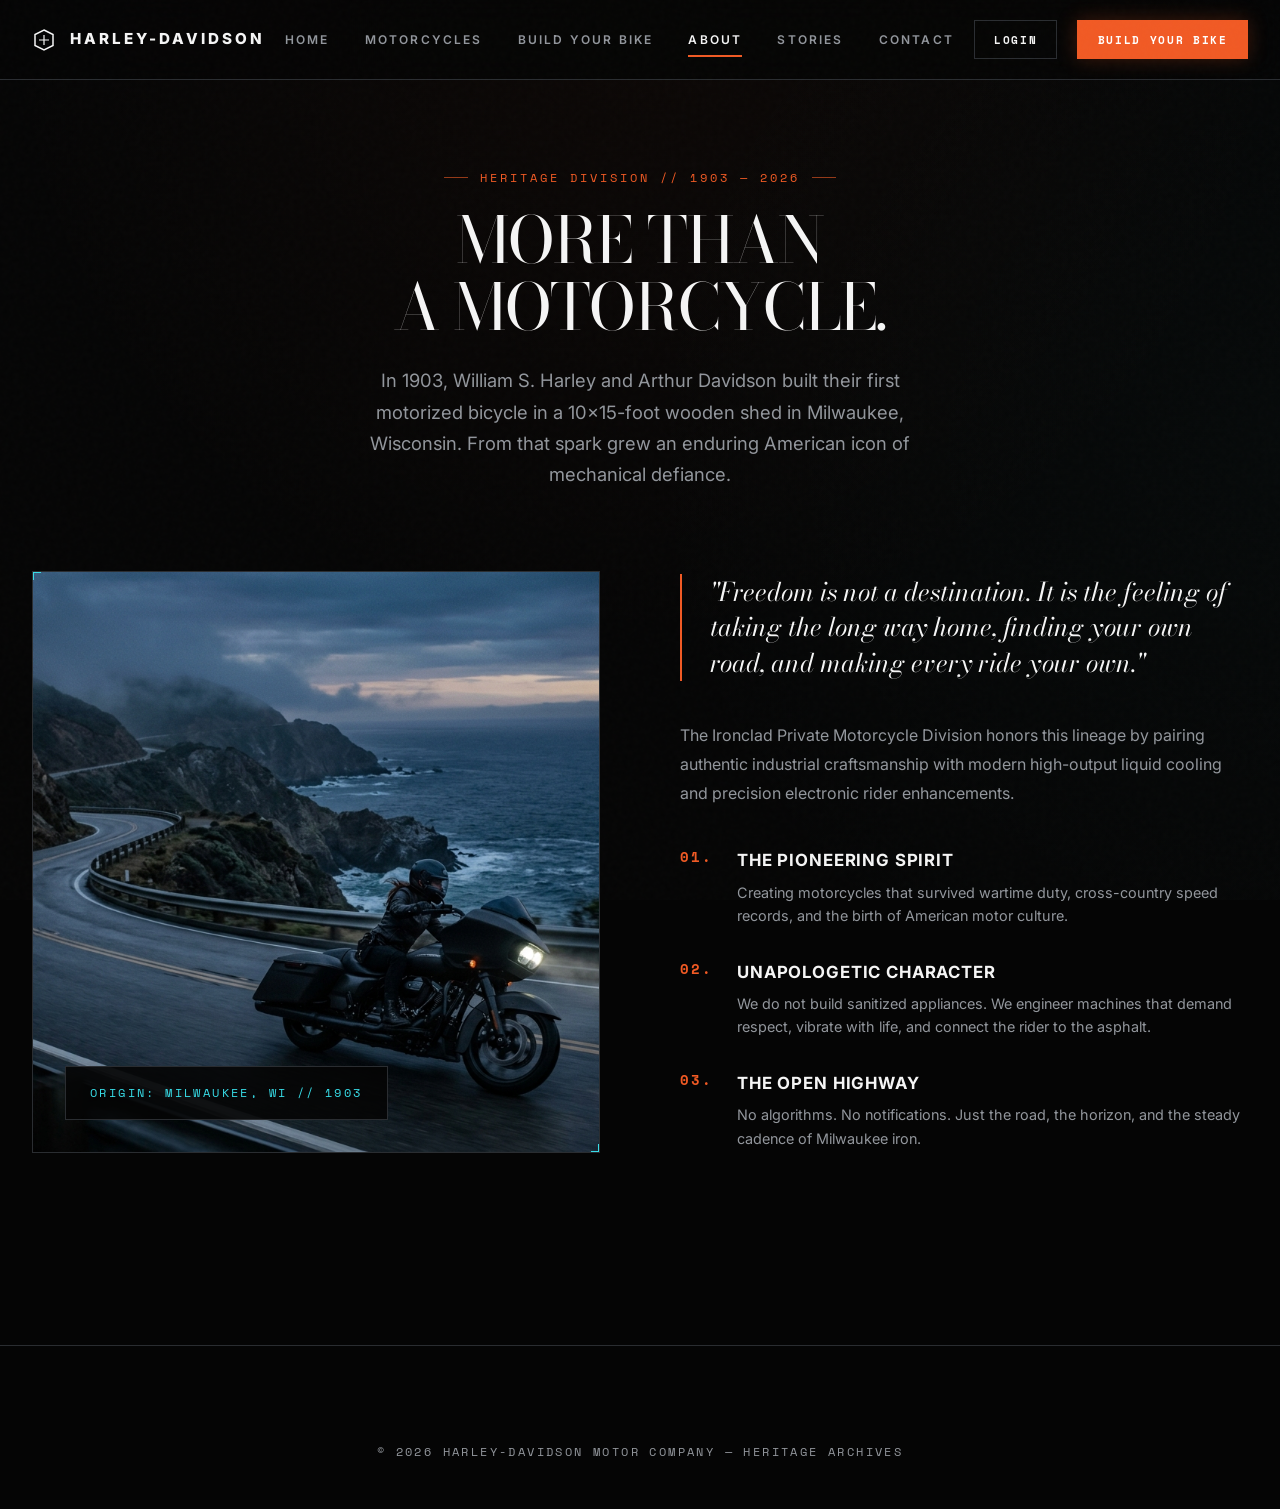
==== harley-davidson-website-master/about.html @ 147b741a "Update Website content" ====
<!DOCTYPE html>
<html lang="en">
<head>
  <meta charset="UTF-8">
  <meta name="viewport" content="width=device-width, initial-scale=1.0">
  <title>HERITAGE & ABOUT — HARLEY-DAVIDSON IRONCLAD</title>
  <link rel="stylesheet" href="style.css">
</head>
<body>

  <!-- Header -->
  <header class="site-header">
    <div class="container header-container">
      <a href="index.html" class="brand-logo">
        <svg class="brand-shield-svg" viewBox="0 0 24 24">
          <polygon points="12 2 21 6.5 21 17.5 12 22 3 17.5 3 6.5 12 2" stroke="currentColor" stroke-width="1.5" fill="none"/>
          <path d="M7 12h10M12 7v10" stroke="currentColor" stroke-width="1.2"/>
        </svg>
        <span>HARLEY-DAVIDSON</span>
      </a>
      <nav class="main-nav">
        <a href="index.html" class="nav-link">HOME</a>
        <a href="motorcycles.html" class="nav-link">MOTORCYCLES</a>
        <a href="index.html#configurator" class="nav-link">BUILD YOUR BIKE</a>
        <a href="about.html" class="nav-link active">ABOUT</a>
        <a href="stories.html" class="nav-link">STORIES</a>
        <a href="contact.html" class="nav-link">CONTACT</a>
      </nav>
      <div class="header-actions">
        <button class="btn btn-outline btn-sm btn-auth-trigger">LOGIN</button>
        <a href="index.html#configurator" class="btn btn-primary btn-sm">BUILD YOUR BIKE</a>
        <button class="hamburger-btn"><span></span><span></span><span></span></button>
      </div>
    </div>
  </header>

  <main style="padding-top: calc(var(--nav-height) + 2rem); min-height: 80vh;">
    <div class="container" style="padding-bottom: 6rem;">
      <div style="max-width: 800px; margin: 3rem auto 5rem auto; text-align: center;">
        <div class="section-tag orange">HERITAGE DIVISION // 1903 — 2026</div>
        <h1 class="section-heading">MORE THAN<br>A MOTORCYCLE.</h1>
        <p class="section-sub" style="margin: 0 auto; font-size: 1.15rem;">
          In 1903, William S. Harley and Arthur Davidson built their first motorized bicycle in a 10x15-foot wooden shed in Milwaukee, Wisconsin. From that spark grew an enduring American icon of mechanical defiance.
        </p>
      </div>

      <div class="about-split-layout" style="margin-bottom: 6rem;">
        <div class="about-visual-col">
          <div class="about-image-frame hud-corner">
            <img src="assets/images/story-long-ride.jpg" alt="Harley-Davidson road heritage">
            <div class="about-image-badge">ORIGIN: MILWAUKEE, WI // 1903</div>
          </div>
        </div>
        <div class="about-editorial-col">
          <blockquote class="about-quote">
            "Freedom is not a destination. It is the feeling of taking the long way home, finding your own road, and making every ride your own."
          </blockquote>
          <p style="color: var(--text-secondary); line-height: 1.8; margin-bottom: 1.5rem;">
            The Ironclad Private Motorcycle Division honors this lineage by pairing authentic industrial craftsmanship with modern high-output liquid cooling and precision electronic rider enhancements.
          </p>
          <div class="about-features-list">
            <div class="about-feature-item">
              <span class="feature-number">01.</span>
              <div class="feature-content">
                <h4>THE PIONEERING SPIRIT</h4>
                <p>Creating motorcycles that survived wartime duty, cross-country speed records, and the birth of American motor culture.</p>
              </div>
            </div>
            <div class="about-feature-item">
              <span class="feature-number">02.</span>
              <div class="feature-content">
                <h4>UNAPOLOGETIC CHARACTER</h4>
                <p>We do not build sanitized appliances. We engineer machines that demand respect, vibrate with life, and connect the rider to the asphalt.</p>
              </div>
            </div>
            <div class="about-feature-item">
              <span class="feature-number">03.</span>
              <div class="feature-content">
                <h4>THE OPEN HIGHWAY</h4>
                <p>No algorithms. No notifications. Just the road, the horizon, and the steady cadence of Milwaukee iron.</p>
              </div>
            </div>
          </div>
        </div>
      </div>
    </div>
  </main>

  <footer class="site-footer">
    <div class="container" style="text-align: center;">
      <p class="tech-label">&copy; 2026 HARLEY-DAVIDSON MOTOR COMPANY — HERITAGE ARCHIVES</p>
    </div>
  </footer>

  <script src="script.js"></script>
</body>
</html>
---- harley-davidson-website-master/style.css ----
/* ==========================================================================
   HARLEY-DAVIDSON — IRONCLAD
   Cinematic Motorcycle Experience
   Inspired by REDLINE Racing Editorial Aesthetic
   ========================================================================== */

@import url('https://fonts.googleapis.com/css2?family=Bodoni+Moda:ital,opsz,wght@0,6..96,400..900;1,6..96,400..900&family=Inter:wght@300;400;500;600;700;800&family=Space+Mono:ital,wght@0,400;0,700;1,400&display=swap');

:root {
  /* Color System */
  --bg-primary: #050505;
  --bg-secondary: #0B0C0E;
  --bg-card: #111316;
  --bg-card-hover: #16191E;
  --bg-glass: rgba(11, 12, 14, 0.75);
  
  --text-primary: #F5F5F5;
  --text-secondary: #92969C;
  --text-muted: #5A5E66;
  
  --accent-orange: #F15A24;
  --accent-orange-glow: rgba(241, 90, 36, 0.4);
  --accent-orange-subtle: rgba(241, 90, 36, 0.12);
  
  --accent-cyan: #38DDE8;
  --accent-cyan-glow: rgba(56, 221, 232, 0.35);
  --accent-cyan-subtle: rgba(56, 221, 232, 0.1);
  
  --border-subtle: #2A2D31;
  --border-light: #3D4249;
  --border-active: #F15A24;
  
  /* Typography */
  --font-display: 'Bodoni Moda', 'Playfair Display', Georgia, serif;
  --font-sans: 'Inter', -apple-system, BlinkMacSystemFont, 'Segoe UI', Roboto, sans-serif;
  --font-tech: 'Space Mono', monospace;
  
  /* Transitions */
  --transition-fast: 0.18s ease;
  --transition-base: 0.3s cubic-bezier(0.16, 1, 0.3, 1);
  --transition-slow: 0.6s cubic-bezier(0.16, 1, 0.3, 1);
  
  /* Container */
  --max-width: 1440px;
  --nav-height: 80px;
}

/* --------------------------------------------------------------------------
   Reset & Base Styles
   -------------------------------------------------------------------------- */
*, *::before, *::after {
  box-sizing: border-box;
  margin: 0;
  padding: 0;
}

html {
  scroll-behavior: smooth;
  background-color: var(--bg-primary);
  color: var(--text-primary);
  font-family: var(--font-sans);
  font-size: 16px;
  line-height: 1.6;
  -webkit-font-smoothing: antialiased;
  -moz-osx-font-smoothing: grayscale;
  overflow-x: hidden;
}

body {
  min-height: 100vh;
  background-color: var(--bg-primary);
  color: var(--text-primary);
  position: relative;
  overflow-x: hidden;
  background-image: 
    radial-gradient(circle at 50% 0%, rgba(241, 90, 36, 0.03) 0%, transparent 60%),
    radial-gradient(circle at 100% 50%, rgba(56, 221, 232, 0.02) 0%, transparent 50%);
  background-attachment: fixed;
}

/* Subtle Film Grain Texture Overlay */
body::before {
  content: '';
  position: fixed;
  inset: 0;
  background-image: url("data:image/svg+xml,%3Csvg viewBox='0 0 200 200' xmlns='http://www.w3.org/2000/svg'%3E%3Cfilter id='noiseFilter'%3E%3CfeTurbulence type='fractalNoise' baseFrequency='0.85' numOctaves='3' stitchTiles='stitch'/%3E%3C/filter%3E%3Crect width='100%25' height='100%25' filter='url(%23noiseFilter)' opacity='0.02'/%3E%3C/svg%3E");
  pointer-events: none;
  z-index: 9999;
}

img {
  max-width: 100%;
  height: auto;
  display: block;
}

a {
  color: inherit;
  text-decoration: none;
  transition: var(--transition-base);
}

button, input, select, textarea {
  font-family: inherit;
  font-size: inherit;
  color: inherit;
}

button {
  cursor: pointer;
  border: none;
  background: none;
}

ul {
  list-style: none;
}

.container {
  width: 100%;
  max-width: var(--max-width);
  margin: 0 auto;
  padding: 0 2rem;
}

/* --------------------------------------------------------------------------
   Typography Utility Classes
   -------------------------------------------------------------------------- */
.tech-label {
  font-family: var(--font-tech);
  font-size: 0.75rem;
  letter-spacing: 0.2em;
  text-transform: uppercase;
  color: var(--text-secondary);
}

.tech-cyan {
  color: var(--accent-cyan);
}

.tech-orange {
  color: var(--accent-orange);
}

.section-tag {
  display: inline-flex;
  align-items: center;
  gap: 0.75rem;
  font-family: var(--font-tech);
  font-size: 0.75rem;
  letter-spacing: 0.25em;
  text-transform: uppercase;
  color: var(--accent-cyan);
  margin-bottom: 1.25rem;
}

.section-tag::before,
.section-tag::after {
  content: '';
  display: inline-block;
  width: 24px;
  height: 1px;
  background-color: var(--accent-cyan);
  opacity: 0.6;
}

.section-tag.orange {
  color: var(--accent-orange);
}

.section-tag.orange::before,
.section-tag.orange::after {
  background-color: var(--accent-orange);
}

.section-heading {
  font-family: var(--font-display);
  font-size: clamp(2.5rem, 5vw, 4.5rem);
  font-weight: 400;
  line-height: 1.05;
  letter-spacing: -0.02em;
  color: var(--text-primary);
  text-transform: uppercase;
  margin-bottom: 1.5rem;
}

.section-sub {
  font-size: 1.05rem;
  color: var(--text-secondary);
  max-width: 600px;
  line-height: 1.7;
}

/* REDLINE Industrial Bracket HUD */
.hud-corner {
  position: relative;
}

.hud-corner::before,
.hud-corner::after {
  content: '';
  position: absolute;
  width: 8px;
  height: 8px;
  border-color: var(--accent-cyan);
  pointer-events: none;
}

.hud-corner::before {
  top: 0;
  left: 0;
  border-top: 1px solid var(--accent-cyan);
  border-left: 1px solid var(--accent-cyan);
}

.hud-corner::after {
  bottom: 0;
  right: 0;
  border-bottom: 1px solid var(--accent-cyan);
  border-right: 1px solid var(--accent-cyan);
}

/* --------------------------------------------------------------------------
   Buttons & Interactive Elements
   -------------------------------------------------------------------------- */
.btn {
  display: inline-flex;
  align-items: center;
  justify-content: center;
  gap: 0.75rem;
  font-family: var(--font-tech);
  font-size: 0.78rem;
  font-weight: 700;
  letter-spacing: 0.15em;
  text-transform: uppercase;
  padding: 0.9rem 1.8rem;
  border-radius: 0px;
  transition: all var(--transition-base);
  position: relative;
  text-align: center;
  white-space: nowrap;
}

.btn-primary {
  background-color: var(--accent-orange);
  color: #FFFFFF;
  box-shadow: 0 0 20px rgba(241, 90, 36, 0.25);
  border: 1px solid var(--accent-orange);
}

.btn-primary:hover {
  background-color: #ff6833;
  box-shadow: 0 0 30px rgba(241, 90, 36, 0.5);
  transform: translateY(-2px);
}

.btn-outline {
  background-color: transparent;
  color: var(--text-primary);
  border: 1px solid var(--border-subtle);
}

.btn-outline:hover {
  border-color: var(--accent-cyan);
  color: var(--accent-cyan);
  box-shadow: 0 0 15px rgba(56, 221, 232, 0.2);
  transform: translateY(-2px);
}

.btn-outline-orange {
  background-color: transparent;
  color: var(--accent-orange);
  border: 1px solid var(--accent-orange);
}

.btn-outline-orange:hover {
  background-color: var(--accent-orange);
  color: #FFFFFF;
  box-shadow: 0 0 25px rgba(241, 90, 36, 0.4);
  transform: translateY(-2px);
}

.btn-sm {
  padding: 0.6rem 1.2rem;
  font-size: 0.7rem;
}

.btn-icon {
  width: 44px;
  height: 44px;
  padding: 0;
  display: inline-flex;
  align-items: center;
  justify-content: center;
  border: 1px solid var(--border-subtle);
}

/* --------------------------------------------------------------------------
   Header & Navigation
   -------------------------------------------------------------------------- */
.site-header {
  position: fixed;
  top: 0;
  left: 0;
  width: 100%;
  height: var(--nav-height);
  z-index: 1000;
  background-color: rgba(5, 5, 5, 0.85);
  backdrop-filter: blur(12px);
  -webkit-backdrop-filter: blur(12px);
  border-bottom: 1px solid var(--border-subtle);
  transition: all var(--transition-base);
}

.site-header.scrolled {
  height: 68px;
  background-color: rgba(5, 5, 5, 0.95);
  border-bottom-color: rgba(241, 90, 36, 0.3);
  box-shadow: 0 10px 30px rgba(0, 0, 0, 0.7);
}

.header-container {
  display: flex;
  align-items: center;
  justify-content: space-between;
  height: 100%;
}

.brand-logo {
  display: flex;
  align-items: center;
  gap: 0.85rem;
  font-family: var(--font-sans);
  font-weight: 800;
  font-size: 0.95rem;
  letter-spacing: 0.2em;
  color: var(--text-primary);
  text-transform: uppercase;
}

.brand-shield-svg {
  width: 24px;
  height: 24px;
  fill: var(--accent-orange);
  transition: transform var(--transition-base);
}

.brand-logo:hover .brand-shield-svg {
  transform: rotate(-10deg) scale(1.1);
}

.main-nav {
  display: flex;
  align-items: center;
  gap: 2.2rem;
}

.nav-link {
  font-family: var(--font-sans);
  font-size: 0.75rem;
  font-weight: 600;
  letter-spacing: 0.18em;
  text-transform: uppercase;
  color: var(--text-secondary);
  position: relative;
  padding: 0.5rem 0;
}

.nav-link::after {
  content: '';
  position: absolute;
  bottom: 0;
  left: 0;
  width: 0;
  height: 2px;
  background-color: var(--accent-orange);
  transition: width var(--transition-base);
}

.nav-link:hover,
.nav-link.active {
  color: var(--text-primary);
}

.nav-link:hover::after,
.nav-link.active::after {
  width: 100%;
}

.header-actions {
  display: flex;
  align-items: center;
  gap: 1.25rem;
}

.user-badge {
  display: none;
  align-items: center;
  gap: 0.5rem;
  font-family: var(--font-tech);
  font-size: 0.72rem;
  color: var(--accent-cyan);
  padding: 0.4rem 0.8rem;
  border: 1px solid var(--accent-cyan);
  background: var(--accent-cyan-subtle);
}

.hamburger-btn {
  display: none;
  flex-direction: column;
  justify-content: center;
  gap: 5px;
  width: 32px;
  height: 32px;
  z-index: 1001;
}

.hamburger-btn span {
  display: block;
  width: 24px;
  height: 2px;
  background-color: var(--text-primary);
  transition: var(--transition-base);
}

.hamburger-btn.open span:nth-child(1) {
  transform: translateY(7px) rotate(45deg);
}

.hamburger-btn.open span:nth-child(2) {
  opacity: 0;
}

.hamburger-btn.open span:nth-child(3) {
  transform: translateY(-7px) rotate(-45deg);
}

/* Mobile Navigation Drawer */
.mobile-nav-drawer {
  position: fixed;
  inset: 0;
  background: rgba(5, 5, 5, 0.98);
  backdrop-filter: blur(20px);
  z-index: 999;
  display: flex;
  flex-direction: column;
  justify-content: center;
  align-items: center;
  gap: 2rem;
  opacity: 0;
  pointer-events: none;
  transition: opacity var(--transition-base);
}

.mobile-nav-drawer.open {
  opacity: 1;
  pointer-events: auto;
}

.mobile-nav-drawer .nav-link {
  font-size: 1.5rem;
  font-family: var(--font-display);
}

/* --------------------------------------------------------------------------
   CINEMATIC HERO SECTION (Direct REDLINE Recreation)
   -------------------------------------------------------------------------- */
.hero-section {
  position: relative;
  min-height: 100vh;
  padding-top: calc(var(--nav-height) + 1rem);
  padding-bottom: 5rem;
  display: flex;
  flex-direction: column;
  justify-content: space-between;
  align-items: center;
  background-color: var(--bg-primary);
  overflow: hidden;
  border-bottom: 1px solid var(--border-subtle);
}

/* Overhead Spotlight Beam (Inspired by REDLINE screenshot) */
.hero-spotlight {
  position: absolute;
  top: 0;
  left: 50%;
  transform: translateX(-50%);
  width: 100%;
  max-width: 900px;
  height: 100%;
  pointer-events: none;
  z-index: 1;
  background: 
    radial-gradient(ellipse 35% 70% at 50% 0%, rgba(255, 255, 255, 0.12) 0%, rgba(255, 255, 255, 0.02) 40%, transparent 70%),
    radial-gradient(circle at 50% 45%, rgba(241, 90, 36, 0.08) 0%, transparent 60%);
}

.hero-vertical-beam {
  position: absolute;
  top: 0;
  left: 50%;
  transform: translateX(-50%);
  width: 1px;
  height: 60%;
  background: linear-gradient(180deg, rgba(255, 255, 255, 0.3) 0%, rgba(56, 221, 232, 0.4) 30%, transparent 100%);
  z-index: 1;
  pointer-events: none;
}

.hero-header-top {
  position: relative;
  z-index: 2;
  text-align: center;
  margin-top: 1rem;
}

.hero-division-tag {
  display: inline-flex;
  align-items: center;
  gap: 0.8rem;
  font-family: var(--font-tech);
  font-size: 0.72rem;
  letter-spacing: 0.25em;
  color: var(--accent-cyan);
  text-transform: uppercase;
}

.hero-division-tag::before,
.hero-division-tag::after {
  content: '';
  display: inline-block;
  width: 32px;
  height: 1px;
  background-color: var(--accent-cyan);
  opacity: 0.7;
}

/* Giant Dominant REDLINE-Style Title */
.hero-title-container {
  position: relative;
  z-index: 2;
  text-align: center;
  margin-top: 0.5rem;
  width: 100%;
}

.hero-main-title {
  font-family: var(--font-display);
  font-size: clamp(3.8rem, 11vw, 10.5rem);
  font-weight: 400;
  line-height: 0.9;
  letter-spacing: -0.01em;
  color: #FFFFFF;
  text-transform: uppercase;
  margin: 0;
  text-shadow: 0 0 40px rgba(255, 255, 255, 0.1);
  display: flex;
  flex-direction: column;
  align-items: center;
}

.hero-sub-pill {
  display: inline-flex;
  align-items: center;
  gap: 0.85rem;
  font-family: var(--font-tech);
  font-size: 0.75rem;
  letter-spacing: 0.3em;
  color: var(--accent-cyan);
  text-transform: uppercase;
  margin-top: 0.75rem;
}

.hero-sub-pill::before,
.hero-sub-pill::after {
  content: '';
  display: inline-block;
  width: 30px;
  height: 1px;
  background-color: var(--accent-cyan);
  opacity: 0.6;
}

/* HUD Lateral Brackets (Direct REDLINE Reference) */
.hero-hud-left {
  position: absolute;
  top: 38%;
  left: 4%;
  z-index: 5;
  display: flex;
  flex-direction: column;
  gap: 0.5rem;
}

.hero-hud-right {
  position: absolute;
  top: 38%;
  right: 4%;
  z-index: 5;
  display: flex;
  flex-direction: column;
  gap: 0.5rem;
  text-align: right;
}

.hud-box {
  padding: 0.6rem 1rem;
  background: rgba(11, 12, 14, 0.6);
  border: 1px solid var(--border-subtle);
  font-family: var(--font-tech);
  font-size: 0.72rem;
  letter-spacing: 0.18em;
  color: var(--accent-cyan);
  position: relative;
  backdrop-filter: blur(8px);
}

.hud-box::before {
  content: '';
  position: absolute;
  top: -1px;
  left: -1px;
  width: 6px;
  height: 6px;
  border-top: 2px solid var(--accent-cyan);
  border-left: 2px solid var(--accent-cyan);
}

.hud-box::after {
  content: '';
  position: absolute;
  bottom: -1px;
  right: -1px;
  width: 6px;
  height: 6px;
  border-bottom: 2px solid var(--accent-cyan);
  border-right: 2px solid var(--accent-cyan);
}

.hud-detail-line {
  font-family: var(--font-tech);
  font-size: 0.65rem;
  letter-spacing: 0.15em;
  color: var(--text-muted);
}

/* Center Motorcycle Showcase Stage */
.hero-stage {
  position: relative;
  z-index: 3;
  width: 100%;
  max-width: 1200px;
  margin: 1rem auto 0 auto;
  display: flex;
  flex-direction: column;
  align-items: center;
  justify-content: center;
}

.hero-bike-frame {
  position: relative;
  width: 100%;
  max-width: 960px;
  height: clamp(320px, 46vw, 540px);
  display: flex;
  align-items: center;
  justify-content: center;
  filter: drop-shadow(0 20px 40px rgba(0, 0, 0, 0.9));
}

.hero-bike-img {
  width: 100%;
  height: 100%;
  object-fit: contain;
  object-position: center bottom;
  transform-origin: center bottom;
  transition: transform var(--transition-slow);
}

.hero-bike-frame:hover .hero-bike-img {
  transform: scale(1.02);
}

/* Floor Glow & Studio Ground Shadow */
.hero-bike-shadow {
  position: absolute;
  bottom: 5%;
  left: 50%;
  transform: translateX(-50%);
  width: 75%;
  height: 40px;
  background: radial-gradient(ellipse at center, rgba(0, 0, 0, 0.95) 0%, rgba(0, 0, 0, 0.4) 60%, transparent 80%);
  pointer-events: none;
  z-index: -1;
}

/* Technical Badges Around the Bike */
.hero-specs-badge {
  position: absolute;
  bottom: 12%;
  z-index: 4;
  font-family: var(--font-tech);
  font-size: 0.72rem;
  letter-spacing: 0.18em;
  color: var(--text-secondary);
  background: rgba(11, 12, 14, 0.85);
  border: 1px solid var(--border-subtle);
  padding: 0.5rem 1rem;
  backdrop-filter: blur(8px);
  display: flex;
  align-items: center;
  gap: 0.6rem;
}

.hero-specs-badge.left {
  left: 2%;
}

.hero-specs-badge.right {
  right: 2%;
}

.hero-specs-badge span {
  color: var(--accent-orange);
}

/* Hero Action CTAs */
.hero-cta-group {
  position: relative;
  z-index: 5;
  display: flex;
  align-items: center;
  justify-content: center;
  gap: 1.5rem;
  margin-top: 1.5rem;
}

/* Bottom Status Bar (Direct REDLINE Reference) */
.hero-status-bar {
  position: absolute;
  bottom: 0;
  left: 0;
  width: 100%;
  background: rgba(5, 5, 5, 0.95);
  border-top: 1px solid var(--border-subtle);
  padding: 0.85rem 2.5rem;
  z-index: 10;
  display: flex;
  align-items: center;
  justify-content: space-between;
}

.status-bar-left {
  display: flex;
  align-items: center;
  gap: 1.5rem;
  font-family: var(--font-tech);
  font-size: 0.72rem;
  letter-spacing: 0.15em;
  color: var(--text-secondary);
}

.status-dot {
  width: 7px;
  height: 7px;
  border-radius: 50%;
  background-color: var(--accent-orange);
  box-shadow: 0 0 10px var(--accent-orange);
  animation: pulse-dot 2s infinite ease-in-out;
}

@keyframes pulse-dot {
  0%, 100% { opacity: 1; transform: scale(1); }
  50% { opacity: 0.4; transform: scale(0.85); }
}

.status-divider {
  color: var(--border-subtle);
}

.status-bar-right {
  display: flex;
  align-items: center;
  gap: 1rem;
}

/* --------------------------------------------------------------------------
   MOTORCYCLE COLLECTION SECTION
   -------------------------------------------------------------------------- */
.collection-section {
  padding: 8rem 0;
  background-color: var(--bg-primary);
  border-bottom: 1px solid var(--border-subtle);
  position: relative;
}

.collection-header-row {
  display: flex;
  align-items: flex-end;
  justify-content: space-between;
  margin-bottom: 4rem;
  flex-wrap: wrap;
  gap: 2rem;
}

.collection-filters {
  display: flex;
  gap: 0.5rem;
  border-bottom: 1px solid var(--border-subtle);
  padding-bottom: 0.5rem;
}

.filter-btn {
  font-family: var(--font-tech);
  font-size: 0.75rem;
  letter-spacing: 0.18em;
  text-transform: uppercase;
  color: var(--text-secondary);
  padding: 0.5rem 1rem;
  transition: all var(--transition-base);
  position: relative;
}

.filter-btn:hover,
.filter-btn.active {
  color: var(--accent-orange);
}

.filter-btn.active::after {
  content: '';
  position: absolute;
  bottom: -0.5rem;
  left: 0;
  width: 100%;
  height: 2px;
  background-color: var(--accent-orange);
}

/* Motorcycle Grid Cards */
.motorcycles-grid {
  display: grid;
  grid-template-columns: repeat(2, 1fr);
  gap: 2rem;
}

.bike-card {
  background-color: var(--bg-card);
  border: 1px solid var(--border-subtle);
  position: relative;
  overflow: hidden;
  transition: all var(--transition-base);
  display: flex;
  flex-direction: column;
}

.bike-card:hover {
  background-color: var(--bg-card-hover);
  border-color: rgba(241, 90, 36, 0.5);
  box-shadow: 0 15px 40px rgba(0, 0, 0, 0.8), 0 0 20px rgba(241, 90, 36, 0.1);
  transform: translateY(-4px);
}

.bike-card-top {
  padding: 1.75rem 2rem 0 2rem;
  display: flex;
  align-items: center;
  justify-content: space-between;
}

.bike-card-number {
  font-family: var(--font-tech);
  font-size: 0.85rem;
  letter-spacing: 0.2em;
  color: var(--accent-orange);
  font-weight: 700;
}

.bike-card-category {
  font-family: var(--font-tech);
  font-size: 0.7rem;
  letter-spacing: 0.2em;
  text-transform: uppercase;
  color: var(--accent-cyan);
  padding: 0.25rem 0.6rem;
  border: 1px solid rgba(56, 221, 232, 0.3);
  background: rgba(56, 221, 232, 0.05);
}

.bike-card-image-wrap {
  width: 100%;
  height: 320px;
  padding: 1.5rem;
  display: flex;
  align-items: center;
  justify-content: center;
  overflow: hidden;
  position: relative;
}

.bike-card-img {
  width: 100%;
  height: 100%;
  object-fit: contain;
  transition: transform var(--transition-slow);
}

.bike-card:hover .bike-card-img {
  transform: scale(1.06);
}

.bike-card-body {
  padding: 0 2rem 2rem 2rem;
  display: flex;
  flex-direction: column;
  flex-grow: 1;
}

.bike-card-title {
  font-family: var(--font-display);
  font-size: 2rem;
  font-weight: 400;
  text-transform: uppercase;
  letter-spacing: -0.01em;
  color: var(--text-primary);
  margin-bottom: 0.5rem;
}

.bike-card-desc {
  font-size: 0.9rem;
  color: var(--text-secondary);
  line-height: 1.6;
  margin-bottom: 1.5rem;
  flex-grow: 1;
}

.bike-card-specs-row {
  display: grid;
  grid-template-columns: repeat(3, 1fr);
  gap: 1rem;
  padding: 1rem 0;
  border-top: 1px solid var(--border-subtle);
  border-bottom: 1px solid var(--border-subtle);
  margin-bottom: 1.75rem;
}

.spec-cell-label {
  font-family: var(--font-tech);
  font-size: 0.65rem;
  letter-spacing: 0.15em;
  color: var(--text-muted);
  text-transform: uppercase;
}

.spec-cell-val {
  font-family: var(--font-tech);
  font-size: 0.82rem;
  font-weight: 700;
  color: var(--text-primary);
  margin-top: 0.2rem;
}

.bike-card-actions {
  display: flex;
  gap: 1rem;
}

/* --------------------------------------------------------------------------
   INTERACTIVE MOTORCYCLE CONFIGURATOR ("BUILD YOUR MACHINE.")
   -------------------------------------------------------------------------- */
.configurator-section {
  padding: 8rem 0;
  background-color: var(--bg-secondary);
  border-bottom: 1px solid var(--border-subtle);
  position: relative;
}

.configurator-grid {
  display: grid;
  grid-template-columns: 1.35fr 1fr;
  gap: 3rem;
  margin-top: 3.5rem;
  align-items: start;
}

/* Configurator Stage Left */
.config-stage {
  background-color: var(--bg-card);
  border: 1px solid var(--border-subtle);
  padding: 2.5rem;
  position: relative;
  display: flex;
  flex-direction: column;
}

.config-stage-hud-top {
  display: flex;
  align-items: center;
  justify-content: space-between;
  border-bottom: 1px solid var(--border-subtle);
  padding-bottom: 1rem;
  margin-bottom: 1.5rem;
}

.config-model-title {
  font-family: var(--font-display);
  font-size: 2.2rem;
  text-transform: uppercase;
  color: var(--text-primary);
}

.config-category-badge {
  font-family: var(--font-tech);
  font-size: 0.72rem;
  letter-spacing: 0.2em;
  color: var(--accent-cyan);
}

.config-viewport {
  position: relative;
  width: 100%;
  height: clamp(340px, 40vw, 460px);
  display: flex;
  align-items: center;
  justify-content: center;
  overflow: hidden;
  background: radial-gradient(circle at 50% 50%, rgba(255, 255, 255, 0.03) 0%, transparent 70%);
}

.config-bike-render {
  width: 100%;
  height: 100%;
  object-fit: contain;
  transition: opacity var(--transition-base), transform var(--transition-base);
}

.config-stage-hud-bottom {
  display: flex;
  align-items: center;
  justify-content: space-between;
  border-top: 1px solid var(--border-subtle);
  padding-top: 1.25rem;
  margin-top: 1.5rem;
}

.config-stat {
  display: flex;
  flex-direction: column;
}

.config-stat-label {
  font-family: var(--font-tech);
  font-size: 0.65rem;
  color: var(--text-muted);
  letter-spacing: 0.15em;
  text-transform: uppercase;
}

.config-stat-value {
  font-family: var(--font-tech);
  font-size: 0.9rem;
  font-weight: 700;
  color: var(--accent-orange);
}

/* Configurator Controls Right */
.config-panel {
  background-color: var(--bg-card);
  border: 1px solid var(--border-subtle);
  padding: 2.5rem;
  display: flex;
  flex-direction: column;
  gap: 2rem;
}

.config-group-title {
  font-family: var(--font-tech);
  font-size: 0.75rem;
  letter-spacing: 0.2em;
  text-transform: uppercase;
  color: var(--text-secondary);
  margin-bottom: 0.85rem;
  display: flex;
  align-items: center;
  justify-content: space-between;
}

.config-group-title span {
  color: var(--accent-cyan);
}

/* Model Selector Pills */
.model-pill-grid {
  display: grid;
  grid-template-columns: repeat(2, 1fr);
  gap: 0.6rem;
}

.model-pill {
  font-family: var(--font-tech);
  font-size: 0.75rem;
  letter-spacing: 0.1em;
  padding: 0.75rem;
  text-align: center;
  border: 1px solid var(--border-subtle);
  background: var(--bg-secondary);
  color: var(--text-secondary);
  transition: all var(--transition-base);
}

.model-pill:hover {
  border-color: var(--text-secondary);
  color: var(--text-primary);
}

.model-pill.active {
  border-color: var(--accent-orange);
  background: var(--accent-orange-subtle);
  color: var(--text-primary);
  font-weight: 700;
}

/* Color Swatches */
.color-swatches-grid {
  display: flex;
  align-items: center;
  gap: 1rem;
}

.color-swatch-btn {
  width: 44px;
  height: 44px;
  border-radius: 0;
  border: 2px solid var(--border-subtle);
  position: relative;
  transition: all var(--transition-base);
  padding: 3px;
}

.color-swatch-btn:hover {
  transform: scale(1.08);
}

.color-swatch-btn.active {
  border-color: var(--accent-orange);
  box-shadow: 0 0 12px var(--accent-orange-glow);
}

.swatch-fill {
  width: 100%;
  height: 100%;
  display: block;
}

.swatch-black { background-color: #0d0e11; }
.swatch-gray { background-color: #55585f; }
.swatch-orange { background-color: #F15A24; }
.swatch-red { background-color: #8b1111; }

.active-color-name {
  font-family: var(--font-tech);
  font-size: 0.8rem;
  color: var(--text-primary);
  font-weight: 700;
  margin-top: 0.5rem;
}

/* Component Selectors (Seat, Handlebar, Wheel) */
.custom-select-group {
  display: flex;
  flex-direction: column;
  gap: 0.5rem;
}

.custom-select {
  width: 100%;
  background: var(--bg-secondary);
  border: 1px solid var(--border-subtle);
  color: var(--text-primary);
  padding: 0.75rem 1rem;
  font-family: var(--font-sans);
  font-size: 0.85rem;
  outline: none;
  cursor: pointer;
  transition: border-color var(--transition-base);
}

.custom-select:focus {
  border-color: var(--accent-orange);
}

/* Accessories Checkboxes */
.accessories-list {
  display: flex;
  flex-direction: column;
  gap: 0.6rem;
}

.accessory-item {
  display: flex;
  align-items: center;
  justify-content: space-between;
  padding: 0.7rem 0.9rem;
  background: var(--bg-secondary);
  border: 1px solid var(--border-subtle);
  cursor: pointer;
  transition: border-color var(--transition-base);
}

.accessory-item:hover {
  border-color: var(--border-light);
}

.accessory-left {
  display: flex;
  align-items: center;
  gap: 0.75rem;
  font-size: 0.85rem;
}

.accessory-checkbox {
  accent-color: var(--accent-orange);
  width: 16px;
  height: 16px;
  cursor: pointer;
}

.accessory-price {
  font-family: var(--font-tech);
  font-size: 0.75rem;
  color: var(--accent-orange);
}

/* Configurator Pricing & Actions */
.config-pricing-box {
  background: var(--bg-secondary);
  border: 1px solid var(--border-subtle);
  padding: 1.5rem;
  display: flex;
  flex-direction: column;
  gap: 0.5rem;
}

.config-price-row {
  display: flex;
  align-items: center;
  justify-content: space-between;
}

.config-price-label {
  font-family: var(--font-tech);
  font-size: 0.75rem;
  letter-spacing: 0.15em;
  text-transform: uppercase;
  color: var(--text-secondary);
}

.config-total-price {
  font-family: var(--font-tech);
  font-size: 1.6rem;
  font-weight: 700;
  color: #FFFFFF;
}

.config-disclaimer {
  font-size: 0.72rem;
  color: var(--text-muted);
  line-height: 1.4;
  margin-top: 0.25rem;
}

.config-actions-row {
  display: grid;
  grid-template-columns: 1fr 1fr;
  gap: 1rem;
}

/* --------------------------------------------------------------------------
   ABOUT HARLEY-DAVIDSON SECTION
   -------------------------------------------------------------------------- */
.about-section {
  padding: 8rem 0;
  background-color: var(--bg-primary);
  border-bottom: 1px solid var(--border-subtle);
  position: relative;
}

.about-split-layout {
  display: grid;
  grid-template-columns: 1fr 1fr;
  gap: 5rem;
  align-items: center;
}

.about-visual-col {
  position: relative;
}

.about-image-frame {
  position: relative;
  border: 1px solid var(--border-subtle);
  overflow: hidden;
  background-color: var(--bg-card);
}

.about-image-frame img {
  width: 100%;
  height: 580px;
  object-fit: cover;
  transition: transform var(--transition-slow);
}

.about-image-frame:hover img {
  transform: scale(1.04);
}

.about-image-badge {
  position: absolute;
  bottom: 2rem;
  left: 2rem;
  background: rgba(5, 5, 5, 0.9);
  border: 1px solid var(--border-subtle);
  padding: 1rem 1.5rem;
  font-family: var(--font-tech);
  font-size: 0.75rem;
  letter-spacing: 0.2em;
  color: var(--accent-cyan);
}

.about-editorial-col {
  display: flex;
  flex-direction: column;
}

.about-quote {
  font-family: var(--font-display);
  font-size: 1.6rem;
  line-height: 1.4;
  color: var(--text-primary);
  margin-bottom: 2.5rem;
  border-left: 2px solid var(--accent-orange);
  padding-left: 1.75rem;
  font-style: italic;
}

.about-features-list {
  display: flex;
  flex-direction: column;
  gap: 2rem;
  margin-top: 1rem;
}

.about-feature-item {
  display: flex;
  gap: 1.5rem;
}

.feature-number {
  font-family: var(--font-tech);
  font-size: 0.85rem;
  font-weight: 700;
  color: var(--accent-orange);
  letter-spacing: 0.15em;
}

.feature-content h4 {
  font-family: var(--font-sans);
  font-size: 1.05rem;
  font-weight: 700;
  letter-spacing: 0.05em;
  text-transform: uppercase;
  color: var(--text-primary);
  margin-bottom: 0.4rem;
}

.feature-content p {
  font-size: 0.9rem;
  color: var(--text-secondary);
  line-height: 1.6;
}

/* --------------------------------------------------------------------------
   MOTORCYCLE TECHNOLOGY SECTION ("POWER MEETS PRECISION.")
   -------------------------------------------------------------------------- */
.tech-section {
  padding: 8rem 0;
  background-color: var(--bg-secondary);
  border-bottom: 1px solid var(--border-subtle);
  position: relative;
}

.tech-panels-grid {
  display: grid;
  grid-template-columns: repeat(3, 1fr);
  gap: 2rem;
  margin-top: 4rem;
}

.tech-panel {
  background-color: var(--bg-card);
  border: 1px solid var(--border-subtle);
  overflow: hidden;
  position: relative;
  display: flex;
  flex-direction: column;
  transition: all var(--transition-base);
}

.tech-panel:hover {
  border-color: var(--accent-cyan);
  transform: translateY(-5px);
  box-shadow: 0 15px 35px rgba(0, 0, 0, 0.8), 0 0 20px rgba(56, 221, 232, 0.1);
}

.tech-panel-image {
  height: 240px;
  overflow: hidden;
  position: relative;
}

.tech-panel-image img {
  width: 100%;
  height: 100%;
  object-fit: cover;
  transition: transform var(--transition-slow);
}

.tech-panel:hover .tech-panel-image img {
  transform: scale(1.08);
}

.tech-panel-content {
  padding: 2rem;
  display: flex;
  flex-direction: column;
  flex-grow: 1;
}

.tech-panel-cat {
  font-family: var(--font-tech);
  font-size: 0.72rem;
  letter-spacing: 0.2em;
  color: var(--accent-cyan);
  text-transform: uppercase;
  margin-bottom: 0.5rem;
}

.tech-panel-title {
  font-family: var(--font-display);
  font-size: 1.6rem;
  text-transform: uppercase;
  color: var(--text-primary);
  margin-bottom: 0.85rem;
}

.tech-panel-desc {
  font-size: 0.88rem;
  color: var(--text-secondary);
  line-height: 1.6;
  margin-bottom: 1.5rem;
  flex-grow: 1;
}

/* --------------------------------------------------------------------------
   STORIES & RIDER CULTURE SECTION ("THE ROAD IS THE STORY.")
   -------------------------------------------------------------------------- */
.stories-section {
  padding: 8rem 0;
  background-color: var(--bg-primary);
  border-bottom: 1px solid var(--border-subtle);
}

.stories-grid {
  display: grid;
  grid-template-columns: repeat(3, 1fr);
  gap: 2rem;
  margin-top: 4rem;
}

.story-card {
  background-color: var(--bg-card);
  border: 1px solid var(--border-subtle);
  position: relative;
  overflow: hidden;
  transition: all var(--transition-base);
  display: flex;
  flex-direction: column;
}

.story-card:hover {
  border-color: var(--accent-orange);
  transform: translateY(-5px);
  box-shadow: 0 15px 35px rgba(0, 0, 0, 0.8);
}

.story-image-wrap {
  height: 260px;
  overflow: hidden;
  position: relative;
}

.story-image-wrap img {
  width: 100%;
  height: 100%;
  object-fit: cover;
  transition: transform var(--transition-slow);
}

.story-card:hover .story-image-wrap img {
  transform: scale(1.08);
}

.story-card-body {
  padding: 2rem;
  display: flex;
  flex-direction: column;
  flex-grow: 1;
}

.story-category {
  font-family: var(--font-tech);
  font-size: 0.7rem;
  letter-spacing: 0.2em;
  color: var(--accent-orange);
  text-transform: uppercase;
  margin-bottom: 0.5rem;
}

.story-title {
  font-family: var(--font-display);
  font-size: 1.55rem;
  text-transform: uppercase;
  color: var(--text-primary);
  line-height: 1.2;
  margin-bottom: 0.85rem;
}

.story-excerpt {
  font-size: 0.88rem;
  color: var(--text-secondary);
  line-height: 1.6;
  margin-bottom: 1.5rem;
  flex-grow: 1;
}

/* --------------------------------------------------------------------------
   FIND A DEALER SECTION
   -------------------------------------------------------------------------- */
.dealer-section {
  padding: 8rem 0;
  background-color: var(--bg-secondary);
  border-bottom: 1px solid var(--border-subtle);
}

.dealer-search-box {
  background-color: var(--bg-card);
  border: 1px solid var(--border-subtle);
  padding: 2.5rem;
  margin-top: 3.5rem;
}

.dealer-form-row {
  display: grid;
  grid-template-columns: 1.5fr 1fr auto;
  gap: 1.25rem;
  align-items: center;
}

.form-field {
  display: flex;
  flex-direction: column;
  gap: 0.4rem;
}

.form-label {
  font-family: var(--font-tech);
  font-size: 0.7rem;
  letter-spacing: 0.15em;
  text-transform: uppercase;
  color: var(--text-muted);
}

.form-input {
  background: var(--bg-secondary);
  border: 1px solid var(--border-subtle);
  color: var(--text-primary);
  padding: 0.85rem 1.2rem;
  font-family: var(--font-sans);
  font-size: 0.9rem;
  outline: none;
  transition: border-color var(--transition-base);
}

.form-input:focus {
  border-color: var(--accent-orange);
}

.dealer-results-container {
  margin-top: 2.5rem;
  display: grid;
  grid-template-columns: repeat(3, 1fr);
  gap: 1.5rem;
}

.dealer-card {
  background: var(--bg-secondary);
  border: 1px solid var(--border-subtle);
  padding: 1.75rem;
  transition: all var(--transition-base);
}

.dealer-card:hover {
  border-color: var(--accent-cyan);
}

.dealer-name {
  font-family: var(--font-sans);
  font-size: 1.1rem;
  font-weight: 700;
  color: var(--text-primary);
  margin-bottom: 0.5rem;
}

.dealer-addr {
  font-size: 0.85rem;
  color: var(--text-secondary);
  line-height: 1.5;
  margin-bottom: 0.75rem;
}

.dealer-phone {
  font-family: var(--font-tech);
  font-size: 0.8rem;
  color: var(--accent-cyan);
}

.dealer-disclaimer {
  margin-top: 2rem;
  padding-top: 1.5rem;
  border-top: 1px solid var(--border-subtle);
  font-size: 0.75rem;
  color: var(--text-muted);
  line-height: 1.5;
}

/* --------------------------------------------------------------------------
   SOCIAL MEDIA SECTION ("THE RIDE NEVER ENDS.")
   -------------------------------------------------------------------------- */
.social-section {
  padding: 8rem 0;
  background-color: var(--bg-primary);
  border-bottom: 1px solid var(--border-subtle);
}

.social-grid {
  display: grid;
  grid-template-columns: repeat(4, 1fr);
  gap: 1.5rem;
  margin-top: 3.5rem;
}

.social-card {
  background: var(--bg-card);
  border: 1px solid var(--border-subtle);
  position: relative;
  overflow: hidden;
  aspect-ratio: 1 / 1;
  cursor: pointer;
}

.social-card img {
  width: 100%;
  height: 100%;
  object-fit: cover;
  transition: transform var(--transition-slow);
}

.social-card-overlay {
  position: absolute;
  inset: 0;
  background: linear-gradient(180deg, transparent 40%, rgba(5, 5, 5, 0.95) 100%);
  display: flex;
  flex-direction: column;
  justify-content: flex-end;
  padding: 1.5rem;
  opacity: 0.85;
  transition: opacity var(--transition-base);
}

.social-card:hover img {
  transform: scale(1.08);
}

.social-card:hover .social-card-overlay {
  opacity: 1;
}

.social-handle {
  font-family: var(--font-tech);
  font-size: 0.75rem;
  color: var(--accent-orange);
  letter-spacing: 0.1em;
}

.social-caption {
  font-size: 0.82rem;
  color: var(--text-primary);
  margin-top: 0.25rem;
  line-height: 1.4;
}

.social-cta-row {
  display: flex;
  align-items: center;
  justify-content: center;
  gap: 1.5rem;
  margin-top: 3.5rem;
}

/* --------------------------------------------------------------------------
   CONTACT SECTION ("LET'S TALK MOTORCYCLES.")
   -------------------------------------------------------------------------- */
.contact-section {
  padding: 8rem 0;
  background-color: var(--bg-secondary);
  border-bottom: 1px solid var(--border-subtle);
}

.contact-layout {
  display: grid;
  grid-template-columns: 1fr 1.3fr;
  gap: 4rem;
  margin-top: 3.5rem;
}

.contact-info-panel {
  display: flex;
  flex-direction: column;
  gap: 2rem;
}

.contact-info-block h4 {
  font-family: var(--font-tech);
  font-size: 0.75rem;
  letter-spacing: 0.2em;
  color: var(--accent-orange);
  text-transform: uppercase;
  margin-bottom: 0.4rem;
}

.contact-info-block p {
  font-size: 0.95rem;
  color: var(--text-secondary);
  line-height: 1.6;
}

.contact-form-panel {
  background: var(--bg-card);
  border: 1px solid var(--border-subtle);
  padding: 2.5rem;
}

.contact-form {
  display: flex;
  flex-direction: column;
  gap: 1.5rem;
}

.form-row-2col {
  display: grid;
  grid-template-columns: 1fr 1fr;
  gap: 1.25rem;
}

textarea.form-input {
  min-height: 130px;
  resize: vertical;
}

.backend-note {
  font-size: 0.75rem;
  color: var(--text-muted);
  line-height: 1.5;
  margin-top: 0.5rem;
}

/* --------------------------------------------------------------------------
   FOOTER
   -------------------------------------------------------------------------- */
.site-footer {
  background-color: var(--bg-primary);
  padding: 6rem 0 3rem 0;
  border-top: 1px solid var(--border-subtle);
  position: relative;
}

.footer-top-row {
  display: flex;
  justify-content: space-between;
  align-items: flex-start;
  padding-bottom: 4rem;
  border-bottom: 1px solid var(--border-subtle);
  flex-wrap: wrap;
  gap: 3rem;
}

.footer-brand {
  max-width: 380px;
}

.footer-brand-title {
  font-family: var(--font-display);
  font-size: 2.2rem;
  text-transform: uppercase;
  color: var(--text-primary);
  margin-bottom: 0.75rem;
}

.footer-brand-desc {
  font-size: 0.88rem;
  color: var(--text-secondary);
  line-height: 1.7;
}

.footer-links-grid {
  display: flex;
  gap: 4rem;
  flex-wrap: wrap;
}

.footer-col-title {
  font-family: var(--font-tech);
  font-size: 0.75rem;
  letter-spacing: 0.2em;
  color: var(--text-primary);
  text-transform: uppercase;
  margin-bottom: 1.25rem;
}

.footer-links {
  display: flex;
  flex-direction: column;
  gap: 0.75rem;
}

.footer-link {
  font-size: 0.85rem;
  color: var(--text-secondary);
  transition: color var(--transition-base);
}

.footer-link:hover {
  color: var(--accent-orange);
}

.footer-bottom-row {
  padding-top: 2.5rem;
  display: flex;
  justify-content: space-between;
  align-items: center;
  flex-wrap: wrap;
  gap: 1.5rem;
  font-family: var(--font-tech);
  font-size: 0.72rem;
  color: var(--text-muted);
}

.footer-status-pill {
  color: var(--accent-cyan);
  display: flex;
  align-items: center;
  gap: 0.5rem;
}

.footer-status-pill::before {
  content: '';
  display: inline-block;
  width: 6px;
  height: 6px;
  border-radius: 50%;
  background: var(--accent-cyan);
}

/* --------------------------------------------------------------------------
   MODAL WINDOW SYSTEM (Motorcycle Specs, Auth, Blueprint)
   -------------------------------------------------------------------------- */
.modal-overlay {
  position: fixed;
  inset: 0;
  background: rgba(5, 5, 5, 0.92);
  backdrop-filter: blur(16px);
  -webkit-backdrop-filter: blur(16px);
  z-index: 2000;
  display: flex;
  align-items: center;
  justify-content: center;
  padding: 2rem;
  opacity: 0;
  pointer-events: none;
  transition: opacity var(--transition-base);
}

.modal-overlay.active {
  opacity: 1;
  pointer-events: auto;
}

.modal-container {
  background: var(--bg-card);
  border: 1px solid var(--border-subtle);
  width: 100%;
  max-width: 900px;
  max-height: 90vh;
  overflow-y: auto;
  position: relative;
  transform: translateY(20px);
  transition: transform var(--transition-base);
  box-shadow: 0 25px 60px rgba(0, 0, 0, 0.95);
}

.modal-overlay.active .modal-container {
  transform: translateY(0);
}

.modal-close-btn {
  position: absolute;
  top: 1.5rem;
  right: 1.5rem;
  width: 40px;
  height: 40px;
  display: flex;
  align-items: center;
  justify-content: center;
  border: 1px solid var(--border-subtle);
  background: var(--bg-secondary);
  color: var(--text-primary);
  font-size: 1.2rem;
  z-index: 10;
  transition: all var(--transition-base);
}

.modal-close-btn:hover {
  border-color: var(--accent-orange);
  color: var(--accent-orange);
}

.modal-content-wrap {
  padding: 3rem;
}

/* Auth Modal Styles */
.auth-tabs {
  display: flex;
  gap: 1.5rem;
  border-bottom: 1px solid var(--border-subtle);
  margin-bottom: 2rem;
}

.auth-tab-btn {
  font-family: var(--font-tech);
  font-size: 0.85rem;
  letter-spacing: 0.15em;
  text-transform: uppercase;
  color: var(--text-secondary);
  padding: 0.75rem 0;
  position: relative;
}

.auth-tab-btn.active {
  color: var(--accent-orange);
}

.auth-tab-btn.active::after {
  content: '';
  position: absolute;
  bottom: -1px;
  left: 0;
  width: 100%;
  height: 2px;
  background: var(--accent-orange);
}

.auth-form-wrap {
  display: none;
}

.auth-form-wrap.active {
  display: block;
}

.password-input-wrap {
  position: relative;
  display: flex;
  align-items: center;
}

.password-toggle-btn {
  position: absolute;
  right: 1rem;
  font-family: var(--font-tech);
  font-size: 0.7rem;
  color: var(--text-muted);
  cursor: pointer;
  background: none;
  border: none;
}

.password-toggle-btn:hover {
  color: var(--accent-cyan);
}

.auth-remember-row {
  display: flex;
  align-items: center;
  justify-content: space-between;
  font-size: 0.8rem;
  color: var(--text-secondary);
}

/* Toast Notifications */
.toast-container {
  position: fixed;
  bottom: 2rem;
  right: 2rem;
  z-index: 3000;
  display: flex;
  flex-direction: column;
  gap: 0.75rem;
}

.toast {
  background: var(--bg-card);
  border: 1px solid var(--border-subtle);
  border-left: 4px solid var(--accent-orange);
  padding: 1rem 1.5rem;
  font-family: var(--font-sans);
  font-size: 0.85rem;
  color: var(--text-primary);
  box-shadow: 0 10px 30px rgba(0, 0, 0, 0.8);
  display: flex;
  align-items: center;
  gap: 1rem;
  min-width: 280px;
  transform: translateX(120%);
  transition: transform var(--transition-base);
}

.toast.show {
  transform: translateX(0);
}

.toast.cyan {
  border-left-color: var(--accent-cyan);
}

/* Back to Top Floating Button */
.back-to-top {
  position: fixed;
  bottom: 2rem;
  left: 2rem;
  width: 46px;
  height: 46px;
  background: var(--bg-card);
  border: 1px solid var(--border-subtle);
  color: var(--text-primary);
  display: flex;
  align-items: center;
  justify-content: center;
  z-index: 900;
  opacity: 0;
  pointer-events: none;
  transition: all var(--transition-base);
}

.back-to-top.visible {
  opacity: 1;
  pointer-events: auto;
}

.back-to-top:hover {
  border-color: var(--accent-orange);
  color: var(--accent-orange);
  transform: translateY(-3px);
}

/* --------------------------------------------------------------------------
   RESPONSIVE DESIGN & MEDIA QUERIES
   -------------------------------------------------------------------------- */
@media (max-width: 1200px) {
  .hero-hud-left,
  .hero-hud-right {
    display: none;
  }
  .configurator-grid {
    grid-template-columns: 1fr;
  }
}

@media (max-width: 992px) {
  .main-nav,
  .header-actions .btn-outline {
    display: none;
  }
  .hamburger-btn {
    display: flex;
  }
  .about-split-layout {
    grid-template-columns: 1fr;
    gap: 3rem;
  }
  .tech-panels-grid,
  .stories-grid,
  .dealer-results-container {
    grid-template-columns: 1fr;
  }
  .social-grid {
    grid-template-columns: repeat(2, 1fr);
  }
  .contact-layout {
    grid-template-columns: 1fr;
  }
  .motorcycles-grid {
    grid-template-columns: 1fr;
  }
  .dealer-form-row {
    grid-template-columns: 1fr;
  }
  .hero-specs-badge {
    display: none;
  }
}

@media (max-width: 640px) {
  :root {
    --nav-height: 70px;
  }
  .container {
    padding: 0 1.25rem;
  }
  .hero-status-bar {
    padding: 0.75rem 1rem;
    flex-direction: column;
    gap: 0.5rem;
    text-align: center;
  }
  .status-bar-right {
    width: 100%;
    justify-content: center;
  }
  .hero-cta-group {
    flex-direction: column;
    width: 100%;
    padding: 0 1.5rem;
  }
  .hero-cta-group .btn {
    width: 100%;
  }
  .social-grid {
    grid-template-columns: 1fr;
  }
  .form-row-2col {
    grid-template-columns: 1fr;
  }
  .modal-content-wrap {
    padding: 1.5rem;
  }
}

/* Reduced Motion Mode Support */
@media (prefers-reduced-motion: reduce) {
  *, *::before, *::after {
    animation-duration: 0.01ms !important;
    animation-iteration-count: 1 !important;
    transition-duration: 0.01ms !important;
    scroll-behavior: auto !important;
  }
}
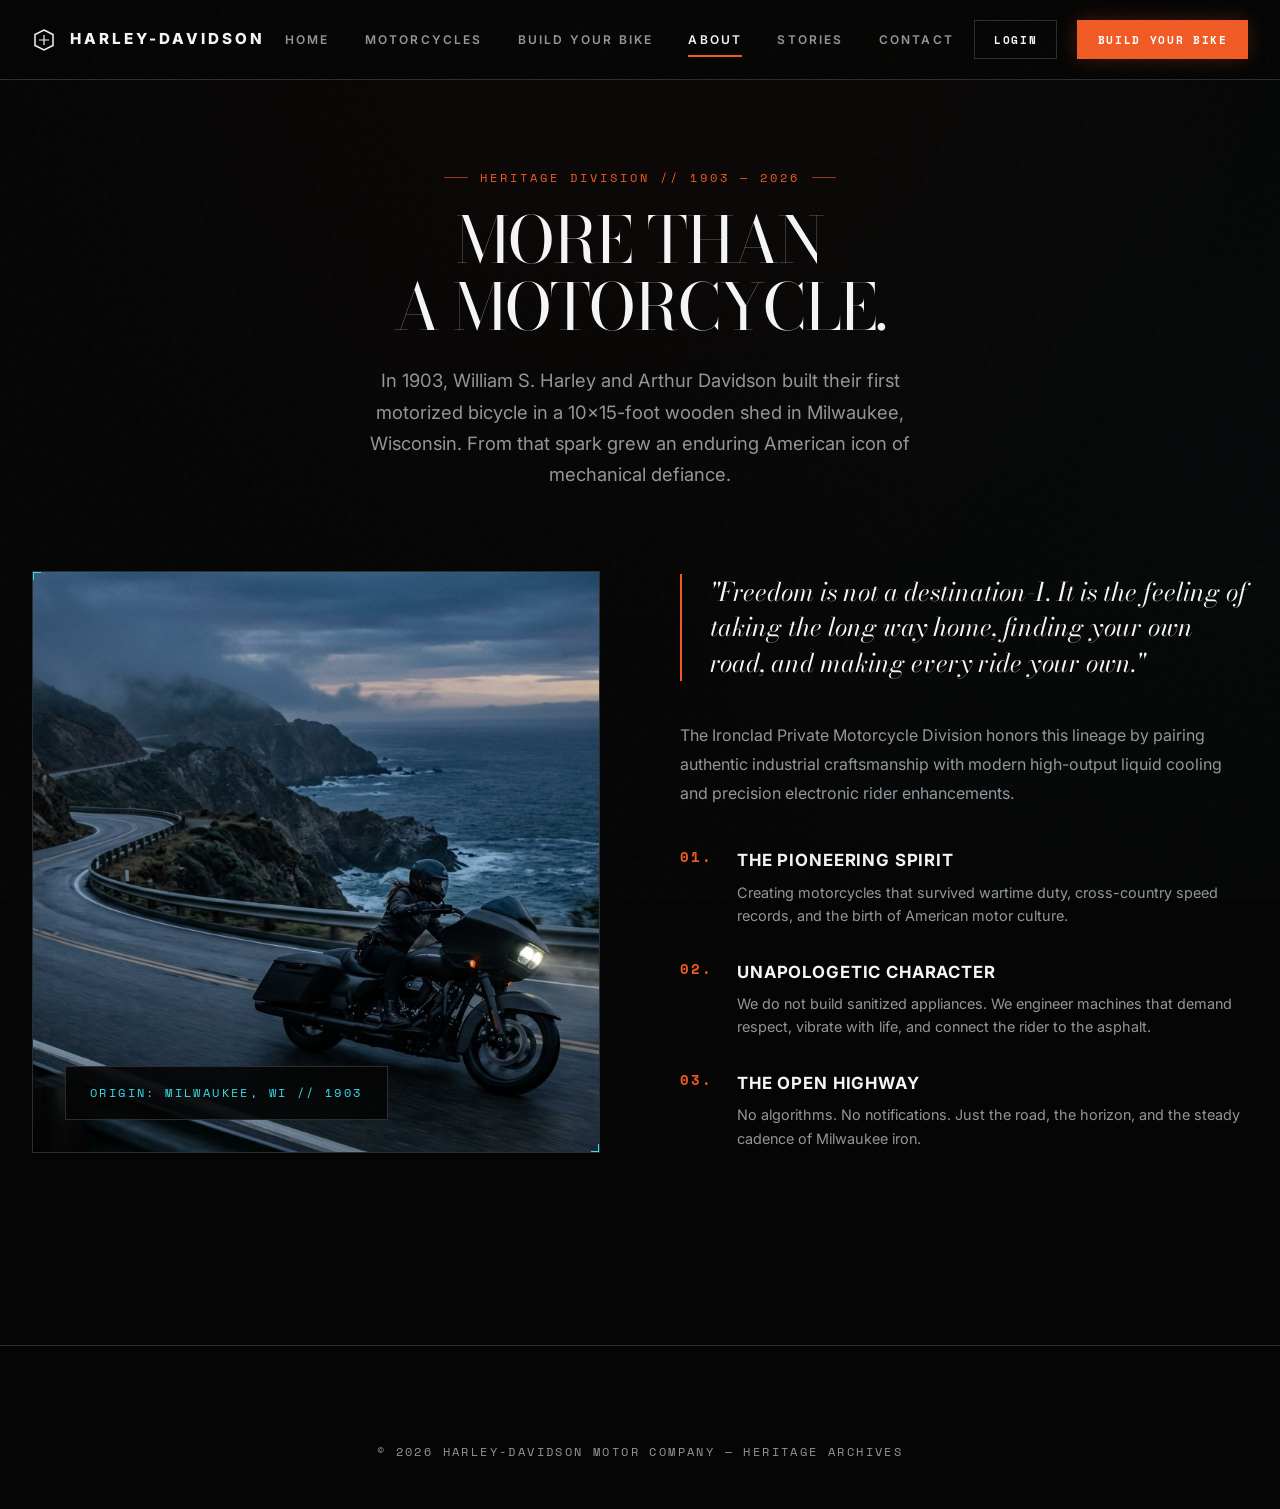
==== commit 8c9af28f: "Update about page content" ====
--- a/harley-davidson-website-master/about.html
+++ b/harley-davidson-website-master/about.html
@@ -53,7 +53,7 @@
         </div>
         <div class="about-editorial-col">
           <blockquote class="about-quote">
-            "Freedom is not a destination. It is the feeling of taking the long way home, finding your own road, and making every ride your own."
+            "Freedom is not a destination-1. It is the feeling of taking the long way home, finding your own road, and making every ride your own."
           </blockquote>
           <p style="color: var(--text-secondary); line-height: 1.8; margin-bottom: 1.5rem;">
             The Ironclad Private Motorcycle Division honors this lineage by pairing authentic industrial craftsmanship with modern high-output liquid cooling and precision electronic rider enhancements.
